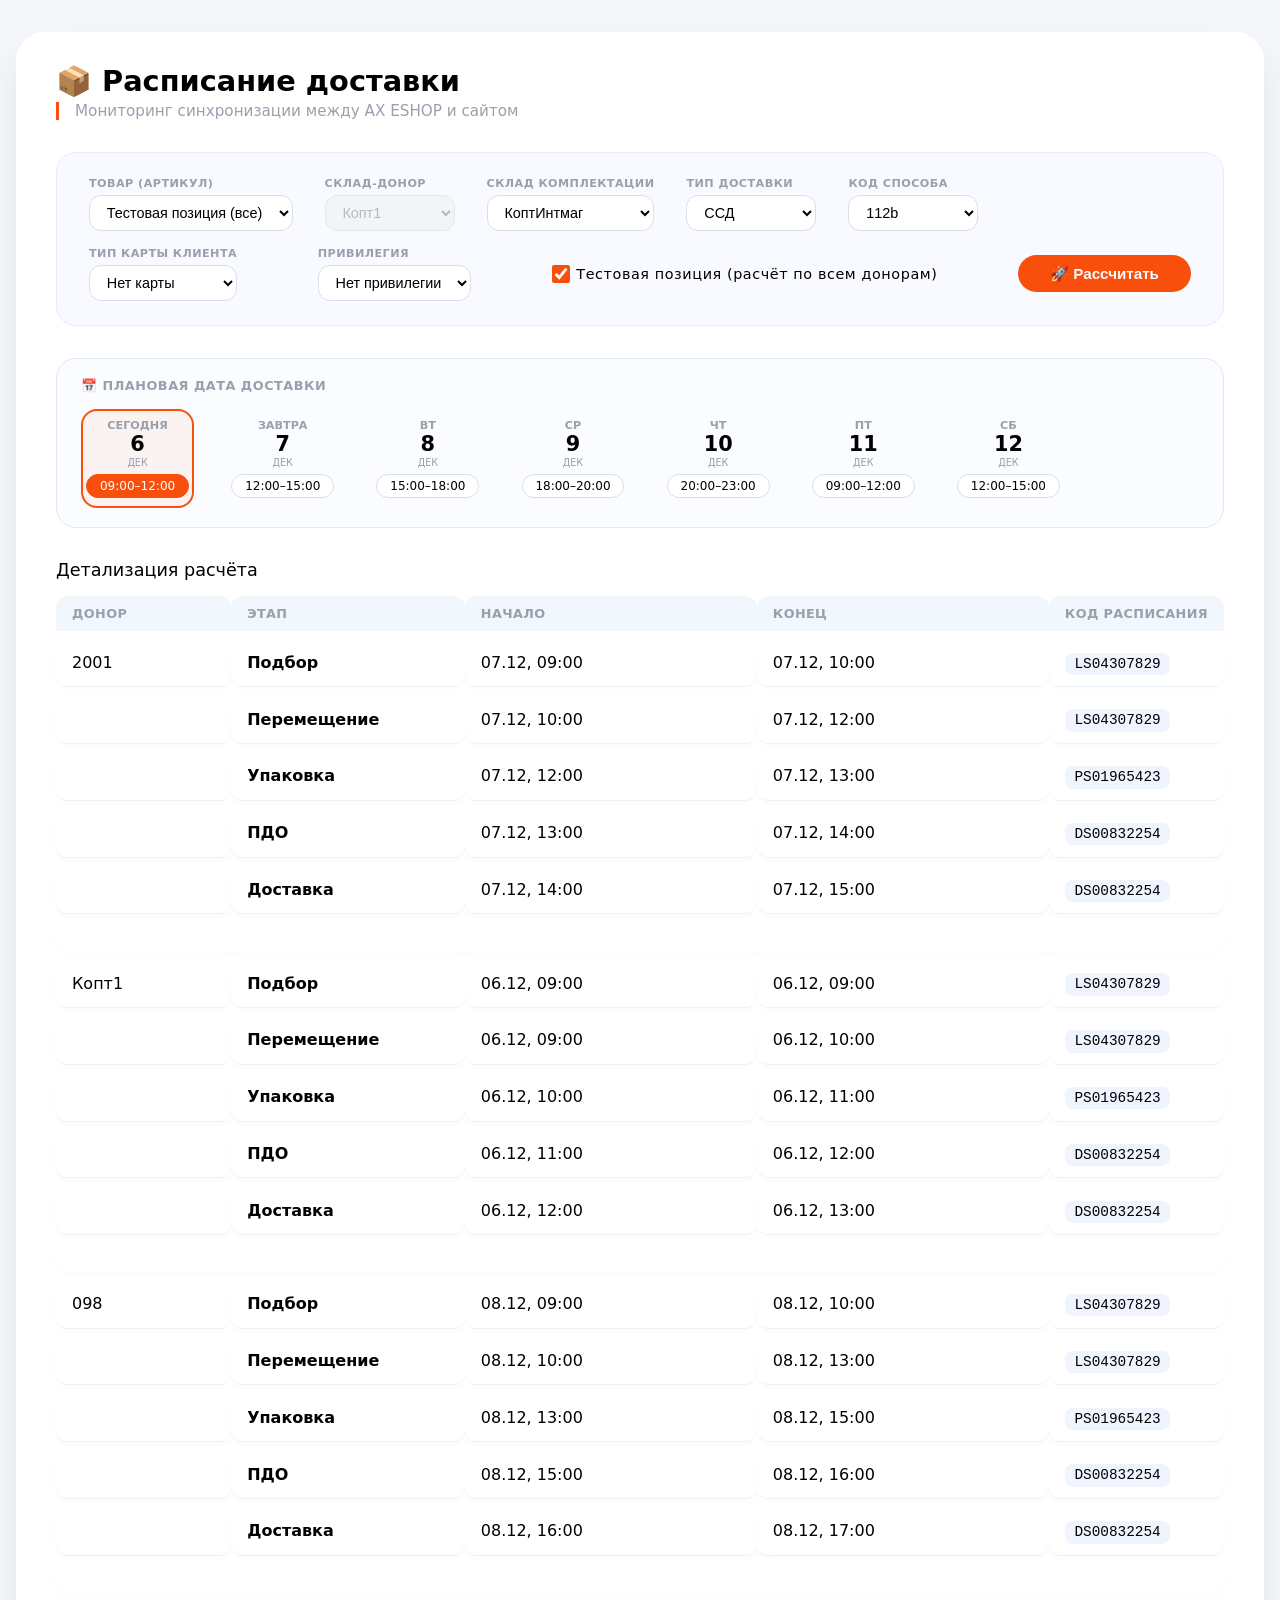
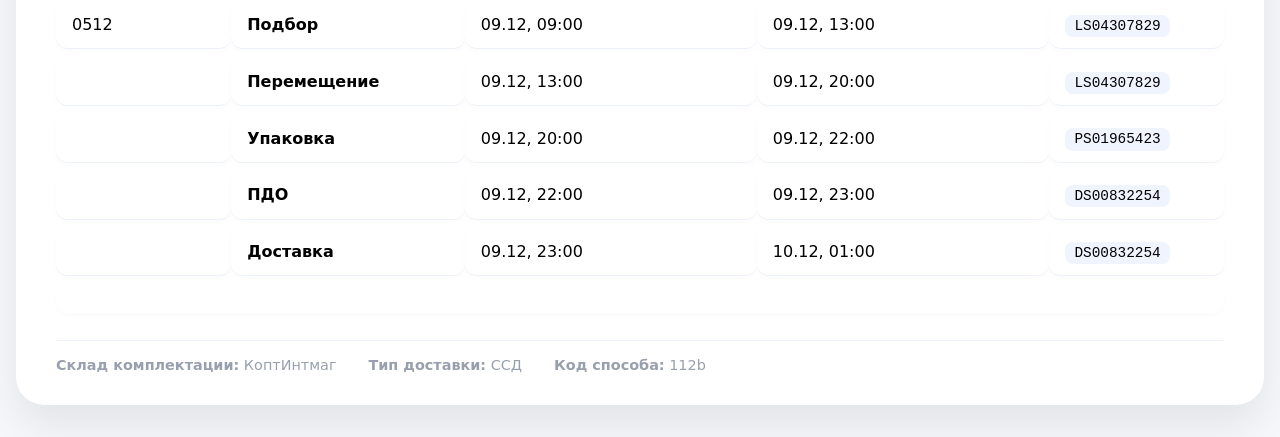
==== index.html @ 636efe4d "Initial commit: дашборд расписания доставки" ====
<!DOCTYPE html>
<html lang="ru">

<head>
    <meta charset="UTF-8">
    <meta name="viewport" content="width=device-width, initial-scale=1.0">
    <title>Дашборд расписания доставки</title>
    <link rel="stylesheet" href="css/styles.css">
</head>

<body>
    <div class="container">
        <h1>📦 Расписание доставки</h1>
        <div class="subtitle">Мониторинг синхронизации между AX ESHOP и сайтом</div>

        <!-- Панель фильтров -->
        <div class="filters" id="filterPanel">
            <div class="filters-row">
                <div class="filter-group">
                    <label for="product">Товар (артикул)</label>
                    <select id="product">
                        <option value="TEST-001">Тестовая позиция (все)</option>
                        <option value="SKU-1001">Сумка SKU-1001</option>
                        <option value="SKU-2002">Кроссовки SKU-2002</option>
                        <option value="SKU-3003">Платье SKU-3003</option>
                    </select>
                </div>

                <div class="filter-group">
                    <label for="donor">Склад-донор</label>
                    <select id="donor">
                        <option value="Копт1">Копт1</option>
                        <option value="2001">2001</option>
                        <option value="098">098</option>
                        <option value="0512">0512</option>
                        <option value="ALL">Все доноры</option>
                    </select>
                </div>

                <div class="filter-group">
                    <label for="destination">Склад комплектации</label>
                    <select id="destination">
                        <option value="КоптИнтмаг">КоптИнтмаг</option>
                        <option value="ИнтМаг">ИнтМаг</option>
                        <option value="ДИнтМаг">ДИнтМаг</option>
                    </select>
                </div>

                <div class="filter-group">
                    <label for="deliveryType">Тип доставки</label>
                    <select id="deliveryType">
                        <option value="ССД">ССД</option>
                        <option value="ПВЗ">ПВЗ</option>
                    </select>
                </div>

                <div class="filter-group">
                    <label for="deliveryCode">Код способа</label>
                    <select id="deliveryCode">
                        <!-- заполняется динамически -->
                    </select>
                </div>
            </div>

            <div class="filters-row">
                <div class="filter-group">
                    <label for="cardType">Тип карты клиента</label>
                    <select id="cardType">
                        <option value="White">Нет карты</option>
                        <option value="White">White</option>
                        <option value="Orange">Orange</option>
                        <option value="Black">Black</option>
                    </select>
                </div>

                <div class="filter-group">
                    <label for="privilege">Привилегия</label>
                    <select id="privilege">
                        <option value="VIP_online">Нет привилегии</option>
                        <option value="VIP_online">VIP_online</option>
                        <option value="Orange+">Orange+</option>
                        <option value="Black">Black</option>
                        <option value="VIP_Outlet">VIP_Outlet</option>
                        <option value="CC_Private">CC Private</option>
                        <option value="Online_private">Online_private</option>
                        <option value="PVZ_Select">PVZ Select</option>
                    </select>
                </div>

                <div class="filter-group checkbox-group">
                    <input type="checkbox" id="testMode" checked>
                    <label for="testMode">Тестовая позиция (расчёт по всем донорам)</label>
                </div>

                <button class="btn-calculate" id="calcBtn">🚀 Рассчитать</button>
            </div>
        </div>

        <!-- Результат -->
        <div class="result-area">
            <div id="resultPlaceholder" class="result-placeholder">
                <span>📊</span>
                <p>Выберите параметры и нажмите «Рассчитать»</p>
            </div>

            <div id="resultCard" class="result-card">
                <!-- ПДД: горизонтальный календарь -->
                <div class="pdd-block" id="pddBlock">
                    <div class="pdd-label">📅 Плановая дата доставки</div>
                    <div class="pdd-calendar" id="pddCalendar">
                        <!-- заполняется скриптом -->
                    </div>
                </div>

                <!-- Детализация -->
                <h3 style="font-weight: 500; font-size: 1.1rem; margin-bottom: 0.5rem; color: #000;">Детализация расчёта
                </h3>
                <table class="stages-table" id="stagesTable">
                    <thead>
                        <tr>
                            <th style="width: 15%;">Донор</th>
                            <th style="width: 20%;">Этап</th>
                            <th style="width: 25%;">Начало</th>
                            <th style="width: 25%;">Конец</th>
                            <th style="width: 15%;">Код расписания</th>
                        </tr>
                    </thead>
                    <tbody id="stagesBody"></tbody>
                </table>

                <div class="info-row">
                    <div><strong>Склад комплектации:</strong> <span id="selectedDestination">—</span></div>
                    <div><strong>Тип доставки:</strong> <span id="selectedDeliveryType">—</span></div>
                    <div><strong>Код способа:</strong> <span id="selectedDeliveryCode">—</span></div>
                </div>
            </div>
        </div>
    </div>

    <!-- Скрипты: порядок важен! -->
    <script src="js/config.js"></script>
    <script src="js/utils.js"></script>
    <script src="js/calculator.js"></script>
    <script src="js/render.js"></script>
    <script src="js/filters.js"></script>
    <script src="js/app.js"></script>
</body>

</html>
---- css/styles.css ----
/* ============================================================
   Dashboard — Стили
   ============================================================ */

/* ---------- Reset / Base ---------- */
* {
    box-sizing: border-box;
    margin: 0;
    padding: 0;
}

body {
    font-family: 'Segoe UI', Roboto, system-ui, sans-serif;
    background: #f5f7fb;
    display: flex;
    justify-content: center;
    padding: 2rem 1rem;
}

.container {
    max-width: 1400px;
    width: 100%;
    background: white;
    border-radius: 28px;
    box-shadow: 0 20px 40px rgba(0, 0, 0, 0.08);
    padding: 2rem 2.5rem;
}

h1 {
    font-weight: 600;
    font-size: 1.8rem;
    color: #000;
    display: flex;
    align-items: center;
    gap: 10px;
    margin-bottom: 0.25rem;
}

.subtitle {
    color: #99a0ad;
    font-size: 0.95rem;
    margin-bottom: 2rem;
    border-left: 3px solid #f94f0d;
    padding-left: 1rem;
}

/* ---------- Панель фильтров ---------- */
.filters {
    background: #f8faff;
    border-radius: 20px;
    border: 1px solid #e9edf4;
    padding: 1.5rem 2rem;
    margin-bottom: 2rem;
    display: flex;
    flex-direction: column;
    gap: 1rem;
}

.filters-row {
    display: flex;
    flex-wrap: wrap;
    align-items: flex-end;
    gap: 1.2rem 2rem;
}

.filters-row:last-child {
    align-items: center;
    justify-content: space-between;
}

.filter-group {
    display: flex;
    flex-direction: column;
    gap: 0.3rem;
    flex: 0 1 auto;
    min-width: 130px;
}

.filter-group label {
    font-size: 0.7rem;
    font-weight: 600;
    text-transform: uppercase;
    letter-spacing: 0.04em;
    color: #99a0ad;
}

.filter-group select,
.filter-group input[type="text"],
.filter-group input[type="number"] {
    padding: 0.5rem 0.8rem;
    border: 1px solid #d9e0e9;
    border-radius: 12px;
    background: white;
    font-size: 0.9rem;
    color: #000;
    transition: 0.2s;
    width: 100%;
    min-width: 130px;
}

.filter-group select:focus,
.filter-group input:focus {
    border-color: #f94f0d;
    outline: none;
    box-shadow: 0 0 0 3px rgba(249, 79, 13, 0.15);
}

.filter-group select:disabled {
    background: #f0f2f5;
    color: #99a0ad;
    cursor: not-allowed;
}

.filter-group.checkbox-group {
    flex-direction: row;
    align-items: center;
    gap: 0.4rem;
    min-width: auto;
}

.filter-group.checkbox-group label {
    text-transform: none;
    font-weight: 500;
    color: #000;
    font-size: 0.9rem;
    white-space: nowrap;
}

.filter-group.checkbox-group input[type="checkbox"] {
    width: 18px;
    height: 18px;
    accent-color: #f94f0d;
    cursor: pointer;
    flex-shrink: 0;
    margin: 0;
}

.btn-calculate {
    background: #f94f0d;
    color: white;
    border: none;
    padding: 0.6rem 2rem;
    border-radius: 40px;
    font-weight: 600;
    font-size: 0.95rem;
    cursor: pointer;
    transition: 0.2s;
    white-space: nowrap;
}

.btn-calculate:hover {
    background: #d93e0a;
    transform: scale(1.02);
}

/* ---------- Результат ---------- */
.result-area {
    margin-top: 0.5rem;
}

.result-placeholder {
    display: flex;
    flex-direction: column;
    align-items: center;
    justify-content: center;
    padding: 3rem 1rem;
    background: #fafcff;
    border-radius: 24px;
    border: 1px dashed #d0d9e6;
    color: #99a0ad;
    font-size: 1.1rem;
}

.result-placeholder span {
    font-size: 2.5rem;
    margin-bottom: 0.5rem;
}

.result-card {
    display: none;
    animation: fadeIn 0.3s ease;
}

@keyframes fadeIn {
    from {
        opacity: 0;
        transform: translateY(10px);
    }
    to {
        opacity: 1;
        transform: translateY(0);
    }
}

/* ---------- Блок ПДД (горизонтальный календарь) ---------- */
.pdd-block {
    background: #fafcff;
    border: 1px solid #e2e8f0;
    border-radius: 20px;
    padding: 1.2rem 1.5rem;
    margin-bottom: 2rem;
}

.pdd-block .pdd-label {
    font-size: 0.8rem;
    font-weight: 600;
    text-transform: uppercase;
    letter-spacing: 0.04em;
    color: #99a0ad;
    margin-bottom: 1rem;
}

.pdd-calendar {
    display: flex;
    flex-wrap: wrap;
    gap: 1.5rem 2rem;
}

.pdd-day {
    display: flex;
    flex-direction: column;
    align-items: center;
    min-width: 70px;
    padding: 0.5rem 0.2rem;
    border-radius: 16px;
    border: 2px solid transparent;
    transition: 0.2s;
    cursor: pointer;
}

.pdd-day.selected {
    border-color: #f94f0d;
    background: rgba(249, 79, 13, 0.05);
}

.pdd-day .day-week {
    font-size: 0.7rem;
    font-weight: 600;
    color: #99a0ad;
    text-transform: uppercase;
}

.pdd-day .day-number {
    font-size: 1.3rem;
    font-weight: 700;
    color: #000;
    line-height: 1.2;
}

.pdd-day .day-month {
    font-size: 0.6rem;
    color: #99a0ad;
    text-transform: uppercase;
}

.pdd-day .day-slot {
    margin-top: 0.4rem;
    padding: 0.25rem 0.8rem;
    border-radius: 30px;
    border: 1px solid #d9e0e9;
    background: white;
    font-size: 0.75rem;
    color: #000;
    cursor: pointer;
    transition: 0.2s;
    width: fit-content;
}

.pdd-day .day-slot.selected {
    border-color: #f94f0d;
    background: #f94f0d;
    color: white;
}

/* ---------- Детализация (таблица с донорами) ---------- */
.stages-table {
    width: 100%;
    border-collapse: separate;
    border-spacing: 0 0.5rem;
    margin-top: 0.5rem;
}

.stages-table th {
    text-align: left;
    padding: 0.6rem 1rem;
    background: #f2f6fd;
    font-weight: 600;
    font-size: 0.8rem;
    text-transform: uppercase;
    letter-spacing: 0.03em;
    color: #99a0ad;
    border-radius: 12px 12px 0 0;
}

.stages-table td {
    background: white;
    padding: 0.9rem 1rem;
    border-bottom: 1px solid #edf2f9;
    border-radius: 12px;
    box-shadow: 0 2px 6px rgba(0, 0, 0, 0.02);
}

.stages-table tr:last-child td {
    border-bottom: none;
}

.stage-name {
    font-weight: 600;
    color: #000;
}

.stage-dates {
    color: #000;
}

.stage-code {
    font-family: monospace;
    font-size: 0.9rem;
    background: #f0f4fe;
    padding: 0.2rem 0.6rem;
    border-radius: 8px;
    color: #000;
}

.info-row {
    margin-top: 1.2rem;
    font-size: 0.9rem;
    color: #99a0ad;
    border-top: 1px solid #edf2f9;
    padding-top: 1rem;
    display: flex;
    gap: 2rem;
    flex-wrap: wrap;
}

/* ---------- Адаптивность ---------- */
@media (max-width: 900px) {
    .filters-row {
        gap: 1rem;
    }

    .filter-group {
        min-width: 100px;
    }
}

@media (max-width: 700px) {
    .container {
        padding: 1rem;
    }

    .filters-row {
        flex-direction: column;
        align-items: stretch;
    }

    .filters-row:last-child {
        align-items: stretch;
    }

    .filter-group {
        min-width: auto;
    }

    .btn-calculate {
        width: 100%;
        text-align: center;
    }

    .pdd-calendar {
        gap: 0.5rem;
    }

    .pdd-day {
        min-width: 55px;
        padding: 0.3rem;
    }

    .pdd-day .day-number {
        font-size: 1rem;
    }

    .stages-table th,
    .stages-table td {
        padding: 0.6rem;
    }
}
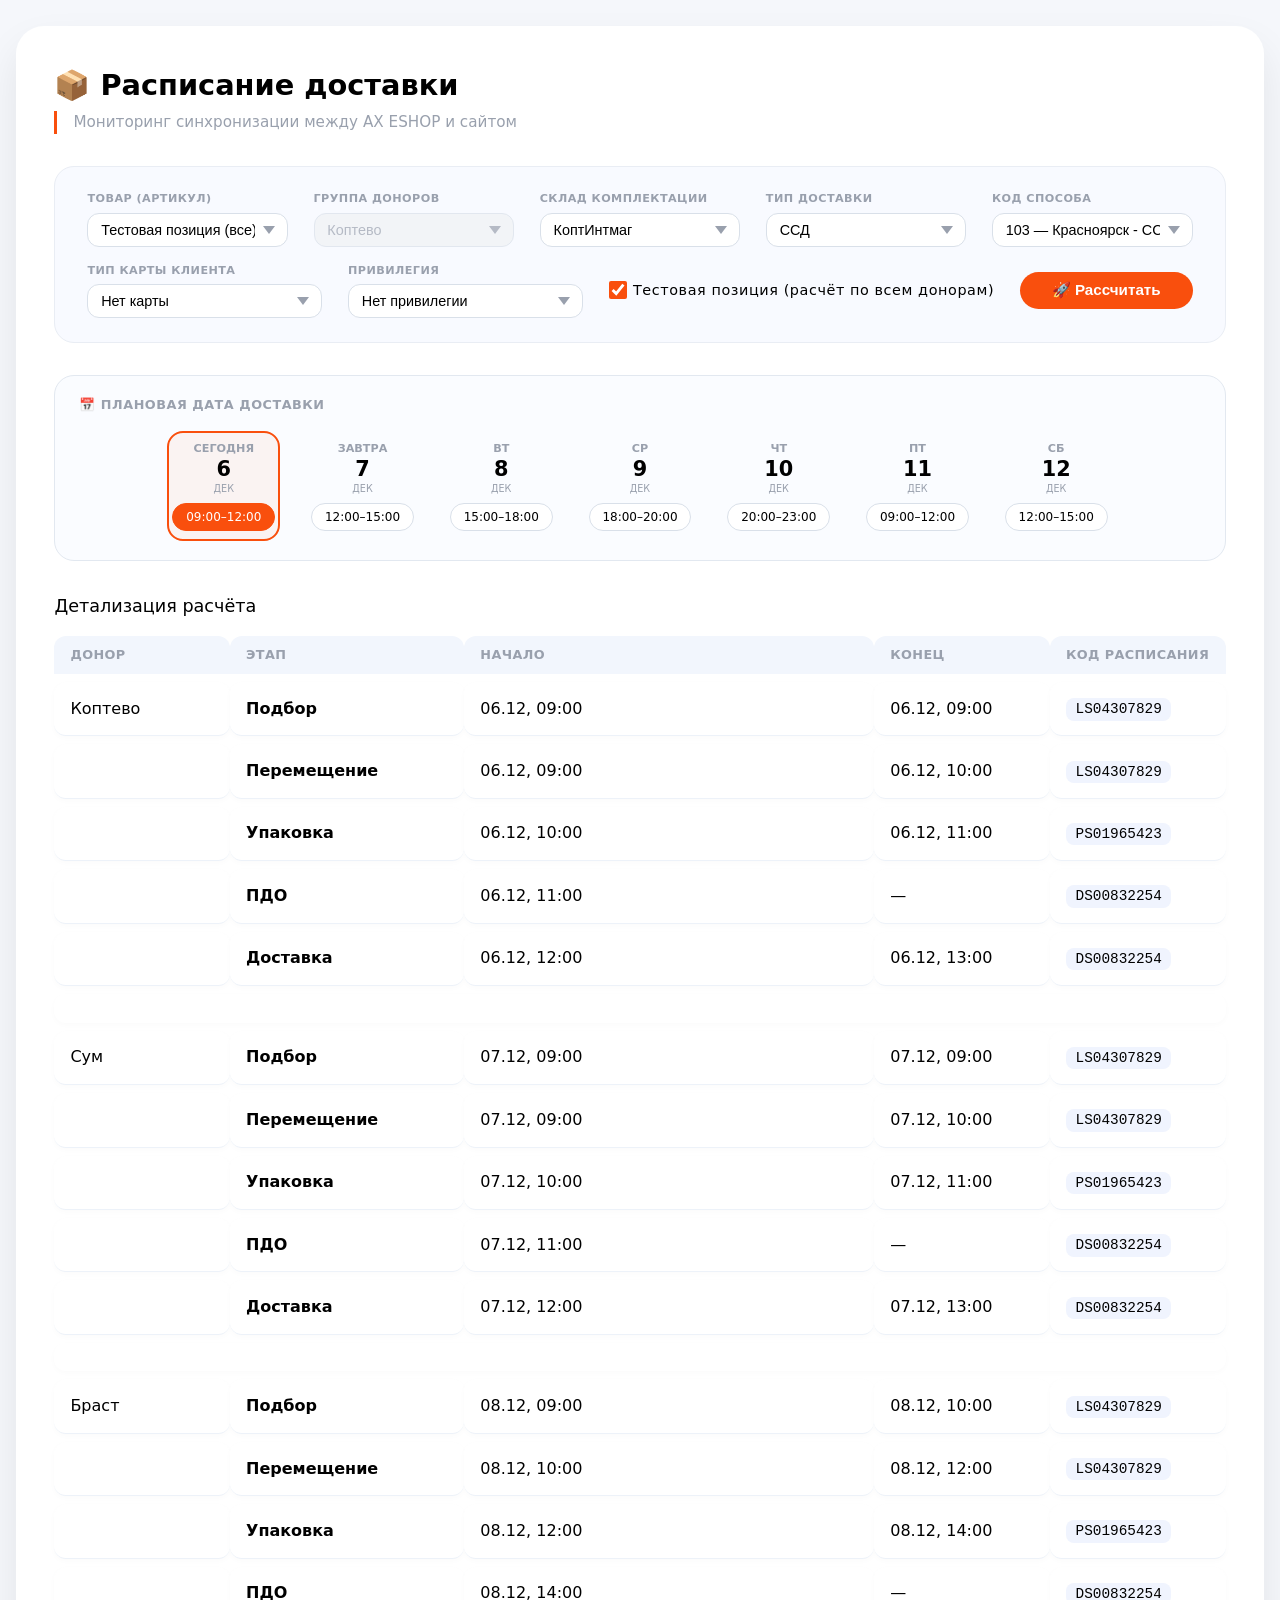
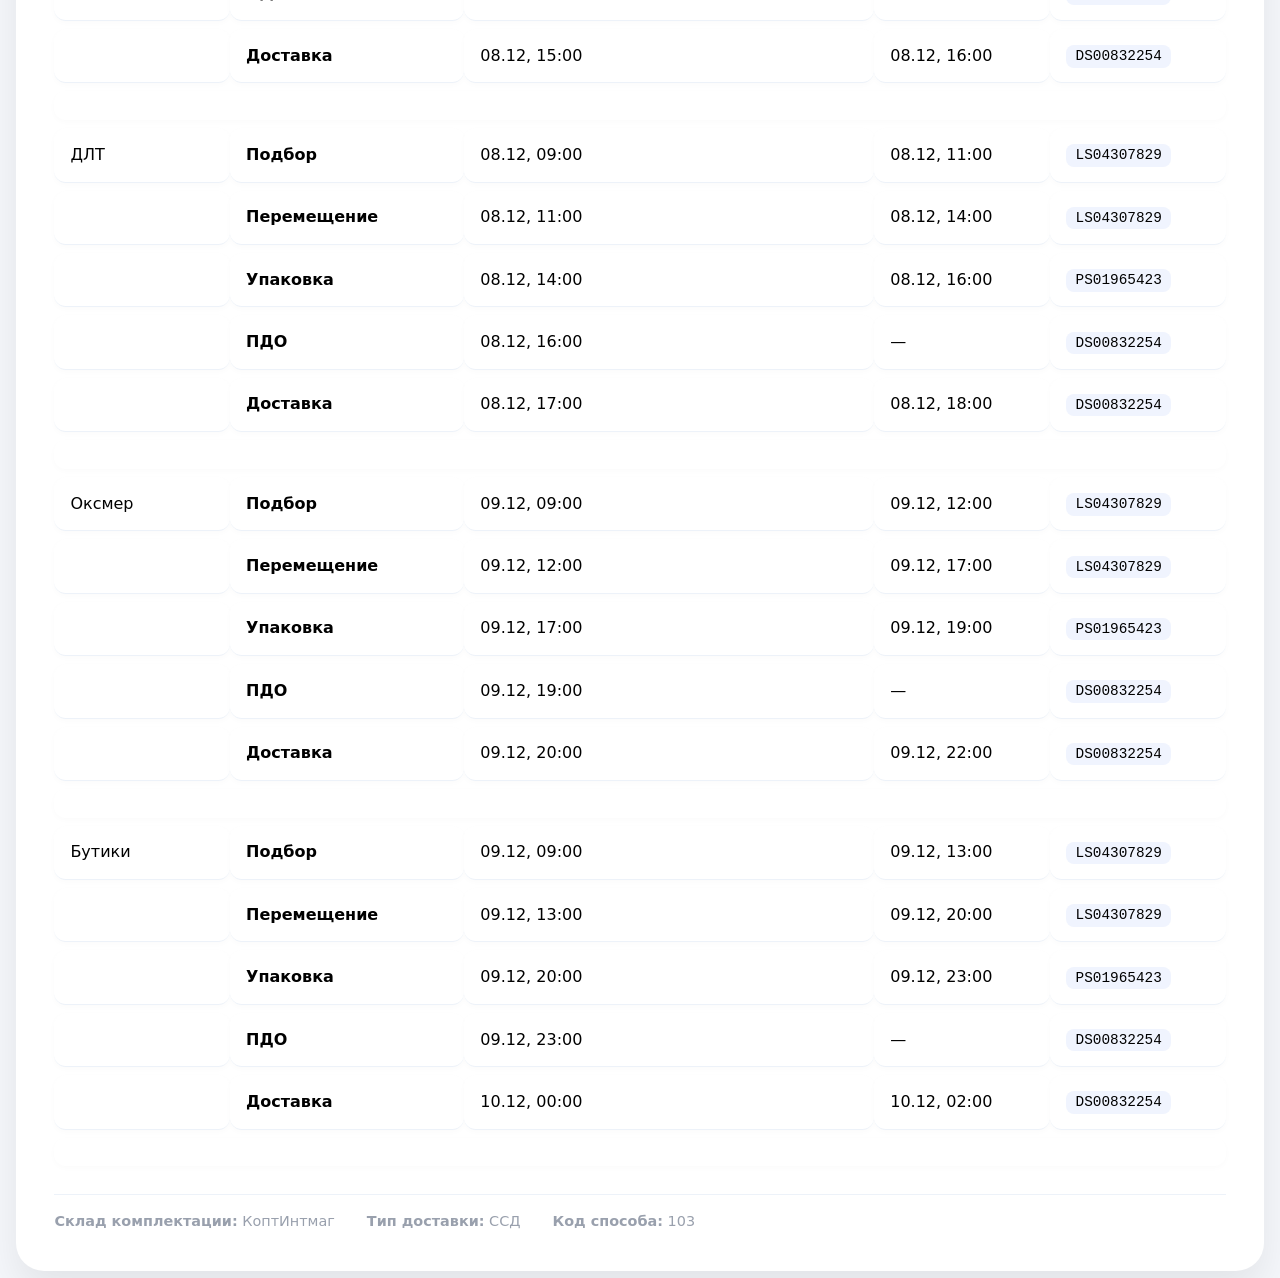
==== commit 78a3bb9a: "Update donors, delivery codes, PDO end column" ====
--- a/index.html
+++ b/index.html
@@ -27,12 +27,14 @@
                 </div>
 
                 <div class="filter-group">
-                    <label for="donor">Склад-донор</label>
+                    <label for="donor">Группа доноров</label>
                     <select id="donor">
-                        <option value="Копт1">Копт1</option>
-                        <option value="2001">2001</option>
-                        <option value="098">098</option>
-                        <option value="0512">0512</option>
+                        <option value="Коптево">Коптево</option>
+                        <option value="Сум">Сум</option>
+                        <option value="Браст">Браст</option>
+                        <option value="ДЛТ">ДЛТ</option>
+                        <option value="Оксмер">Оксмер</option>
+                        <option value="Бутики">Бутики</option>
                         <option value="ALL">Все доноры</option>
                     </select>
                 </div>
@@ -96,6 +98,15 @@
             </div>
         </div>
 
+        <!-- Лоадер -->
+        <div class="loader" id="loader">
+            <div class="loader-spinner"></div>
+            <div class="loader-text">Выполняется расчёт...</div>
+        </div>
+
+        <!-- Сообщение об ошибке -->
+        <div class="error-message" id="errorMessage"></div>
+
         <!-- Результат -->
         <div class="result-area">
             <div id="resultPlaceholder" class="result-placeholder">
@@ -120,8 +131,8 @@
                         <tr>
                             <th style="width: 15%;">Донор</th>
                             <th style="width: 20%;">Этап</th>
-                            <th style="width: 25%;">Начало</th>
-                            <th style="width: 25%;">Конец</th>
+                            <th style="width: 35%;">Начало</th>
+                            <th style="width: 15%;">Конец</th>
                             <th style="width: 15%;">Код расписания</th>
                         </tr>
                     </thead>
@@ -141,6 +152,8 @@
     <script src="js/config.js"></script>
     <script src="js/utils.js"></script>
     <script src="js/calculator.js"></script>
+    <script src="js/models.js"></script>
+    <script src="js/api.js"></script>
     <script src="js/render.js"></script>
     <script src="js/filters.js"></script>
     <script src="js/app.js"></script>
--- a/css/styles.css
+++ b/css/styles.css
@@ -1,66 +1,105 @@
 /* ============================================================
-   Dashboard — Стили
+   Dashboard — Стили (адаптивные)
    ============================================================ */
 
+/* ---------- CSS Custom Properties ---------- */
+:root {
+    --color-primary: #f94f0d;
+    --color-primary-hover: #d93e0a;
+    --color-bg: #f5f7fb;
+    --color-white: #ffffff;
+    --color-text: #000000;
+    --color-text-muted: #99a0ad;
+    --color-border: #d9e0e9;
+    --color-border-light: #e9edf4;
+    --color-table-header: #f2f6fd;
+    --color-table-row: #ffffff;
+    --color-table-border: #edf2f9;
+    --color-error-bg: #fff5f5;
+    --color-error-border: #fecaca;
+    --color-error-text: #dc2626;
+    --radius-sm: 12px;
+    --radius-md: 20px;
+    --radius-lg: 28px;
+    --radius-full: 40px;
+    --shadow-card: 0 20px 40px rgba(0, 0, 0, 0.08);
+    --shadow-row: 0 2px 6px rgba(0, 0, 0, 0.02);
+    --font-family: 'Segoe UI', Roboto, system-ui, -apple-system, sans-serif;
+    --container-padding: clamp(0.75rem, 3vw, 2.5rem);
+    --container-max: 1400px;
+}
+
 /* ---------- Reset / Base ---------- */
-* {
+*,
+*::before,
+*::after {
     box-sizing: border-box;
     margin: 0;
     padding: 0;
 }
 
+html {
+    -webkit-text-size-adjust: 100%;
+    -webkit-tap-highlight-color: transparent;
+}
+
 body {
-    font-family: 'Segoe UI', Roboto, system-ui, sans-serif;
-    background: #f5f7fb;
+    font-family: var(--font-family);
+    background: var(--color-bg);
     display: flex;
     justify-content: center;
-    padding: 2rem 1rem;
+    padding: clamp(0.75rem, 2vw, 2rem) clamp(0.5rem, 1.5vw, 1rem);
+    min-height: 100vh;
+    color: var(--color-text);
+    line-height: 1.5;
 }
 
 .container {
-    max-width: 1400px;
+    max-width: var(--container-max);
     width: 100%;
-    background: white;
-    border-radius: 28px;
-    box-shadow: 0 20px 40px rgba(0, 0, 0, 0.08);
-    padding: 2rem 2.5rem;
-}
-
+    background: var(--color-white);
+    border-radius: var(--radius-lg);
+    box-shadow: var(--shadow-card);
+    padding: var(--container-padding);
+}
+
+/* ---------- Header ---------- */
 h1 {
     font-weight: 600;
-    font-size: 1.8rem;
-    color: #000;
+    font-size: clamp(1.3rem, 3vw, 1.8rem);
+    color: var(--color-text);
     display: flex;
     align-items: center;
-    gap: 10px;
+    gap: clamp(0.3rem, 1vw, 0.625rem);
     margin-bottom: 0.25rem;
+    flex-wrap: wrap;
 }
 
 .subtitle {
-    color: #99a0ad;
-    font-size: 0.95rem;
-    margin-bottom: 2rem;
-    border-left: 3px solid #f94f0d;
-    padding-left: 1rem;
+    color: var(--color-text-muted);
+    font-size: clamp(0.8rem, 1.5vw, 0.95rem);
+    margin-bottom: clamp(1rem, 3vw, 2rem);
+    border-left: 3px solid var(--color-primary);
+    padding-left: clamp(0.5rem, 1.5vw, 1rem);
 }
 
 /* ---------- Панель фильтров ---------- */
 .filters {
     background: #f8faff;
-    border-radius: 20px;
-    border: 1px solid #e9edf4;
-    padding: 1.5rem 2rem;
-    margin-bottom: 2rem;
+    border-radius: var(--radius-md);
+    border: 1px solid var(--color-border-light);
+    padding: clamp(1rem, 2.5vw, 1.5rem) clamp(1rem, 3vw, 2rem);
+    margin-bottom: clamp(1rem, 3vw, 2rem);
     display: flex;
     flex-direction: column;
-    gap: 1rem;
+    gap: clamp(0.5rem, 1.5vw, 1rem);
 }
 
 .filters-row {
     display: flex;
     flex-wrap: wrap;
     align-items: flex-end;
-    gap: 1.2rem 2rem;
+    gap: clamp(0.5rem, 1.5vw, 1.2rem) clamp(0.75rem, 2vw, 2rem);
 }
 
 .filters-row:last-child {
@@ -72,8 +111,8 @@
     display: flex;
     flex-direction: column;
     gap: 0.3rem;
-    flex: 0 1 auto;
-    min-width: 130px;
+    flex: 1 1 130px;
+    min-width: clamp(90px, 15vw, 130px);
 }
 
 .filter-group label {
@@ -81,33 +120,42 @@
     font-weight: 600;
     text-transform: uppercase;
     letter-spacing: 0.04em;
-    color: #99a0ad;
+    color: var(--color-text-muted);
 }
 
 .filter-group select,
 .filter-group input[type="text"],
 .filter-group input[type="number"] {
     padding: 0.5rem 0.8rem;
-    border: 1px solid #d9e0e9;
-    border-radius: 12px;
-    background: white;
-    font-size: 0.9rem;
-    color: #000;
-    transition: 0.2s;
+    border: 1px solid var(--color-border);
+    border-radius: var(--radius-sm);
+    background: var(--color-white);
+    font-size: clamp(0.8rem, 1.5vw, 0.9rem);
+    color: var(--color-text);
+    transition: border-color 0.2s, box-shadow 0.2s;
     width: 100%;
-    min-width: 130px;
+    min-width: 0;
+    -webkit-appearance: none;
+    appearance: none;
+}
+
+.filter-group select {
+    background-image: url("data:image/svg+xml,%3Csvg xmlns='http://www.w3.org/2000/svg' width='12' height='8' viewBox='0 0 12 8'%3E%3Cpath fill='%2399a0ad' d='M6 8L0 0h12z'/%3E%3C/svg%3E");
+    background-repeat: no-repeat;
+    background-position: right 0.75rem center;
+    padding-right: 2rem;
 }
 
 .filter-group select:focus,
 .filter-group input:focus {
-    border-color: #f94f0d;
+    border-color: var(--color-primary);
     outline: none;
     box-shadow: 0 0 0 3px rgba(249, 79, 13, 0.15);
 }
 
 .filter-group select:disabled {
-    background: #f0f2f5;
-    color: #99a0ad;
+    background-color: #f0f2f5;
+    color: var(--color-text-muted);
     cursor: not-allowed;
 }
 
@@ -115,42 +163,48 @@
     flex-direction: row;
     align-items: center;
     gap: 0.4rem;
+    flex: 0 0 auto;
     min-width: auto;
 }
 
 .filter-group.checkbox-group label {
     text-transform: none;
     font-weight: 500;
-    color: #000;
-    font-size: 0.9rem;
+    color: var(--color-text);
+    font-size: clamp(0.8rem, 1.5vw, 0.9rem);
     white-space: nowrap;
 }
 
 .filter-group.checkbox-group input[type="checkbox"] {
-    width: 18px;
-    height: 18px;
-    accent-color: #f94f0d;
+    width: clamp(16px, 2.5vw, 18px);
+    height: clamp(16px, 2.5vw, 18px);
+    accent-color: var(--color-primary);
     cursor: pointer;
     flex-shrink: 0;
     margin: 0;
 }
 
 .btn-calculate {
-    background: #f94f0d;
-    color: white;
+    background: var(--color-primary);
+    color: var(--color-white);
     border: none;
-    padding: 0.6rem 2rem;
-    border-radius: 40px;
+    padding: 0.6rem clamp(1.5rem, 4vw, 2rem);
+    border-radius: var(--radius-full);
     font-weight: 600;
-    font-size: 0.95rem;
+    font-size: clamp(0.85rem, 1.5vw, 0.95rem);
     cursor: pointer;
-    transition: 0.2s;
+    transition: background 0.2s, transform 0.2s;
     white-space: nowrap;
+    flex-shrink: 0;
 }
 
 .btn-calculate:hover {
-    background: #d93e0a;
+    background: var(--color-primary-hover);
     transform: scale(1.02);
+}
+
+.btn-calculate:active {
+    transform: scale(0.98);
 }
 
 /* ---------- Результат ---------- */
@@ -163,16 +217,17 @@
     flex-direction: column;
     align-items: center;
     justify-content: center;
-    padding: 3rem 1rem;
+    padding: clamp(2rem, 6vw, 3rem) 1rem;
     background: #fafcff;
     border-radius: 24px;
     border: 1px dashed #d0d9e6;
-    color: #99a0ad;
-    font-size: 1.1rem;
+    color: var(--color-text-muted);
+    font-size: clamp(0.95rem, 1.5vw, 1.1rem);
+    text-align: center;
 }
 
 .result-placeholder span {
-    font-size: 2.5rem;
+    font-size: clamp(2rem, 5vw, 2.5rem);
     margin-bottom: 0.5rem;
 }
 
@@ -196,9 +251,9 @@
 .pdd-block {
     background: #fafcff;
     border: 1px solid #e2e8f0;
-    border-radius: 20px;
-    padding: 1.2rem 1.5rem;
-    margin-bottom: 2rem;
+    border-radius: var(--radius-md);
+    padding: clamp(0.75rem, 2vw, 1.2rem) clamp(0.75rem, 2vw, 1.5rem);
+    margin-bottom: clamp(1rem, 3vw, 2rem);
 }
 
 .pdd-block .pdd-label {
@@ -206,70 +261,73 @@
     font-weight: 600;
     text-transform: uppercase;
     letter-spacing: 0.04em;
-    color: #99a0ad;
-    margin-bottom: 1rem;
+    color: var(--color-text-muted);
+    margin-bottom: clamp(0.5rem, 1.5vw, 1rem);
 }
 
 .pdd-calendar {
     display: flex;
     flex-wrap: wrap;
-    gap: 1.5rem 2rem;
+    gap: clamp(0.3rem, 1.5vw, 1.5rem) clamp(0.3rem, 2vw, 2rem);
+    justify-content: center;
 }
 
 .pdd-day {
     display: flex;
     flex-direction: column;
     align-items: center;
-    min-width: 70px;
-    padding: 0.5rem 0.2rem;
+    min-width: clamp(50px, 10vw, 70px);
+    padding: clamp(0.25rem, 0.8vw, 0.5rem) clamp(0.1rem, 0.5vw, 0.2rem);
     border-radius: 16px;
     border: 2px solid transparent;
-    transition: 0.2s;
+    transition: border-color 0.2s, background 0.2s;
     cursor: pointer;
+    flex: 0 1 auto;
 }
 
 .pdd-day.selected {
-    border-color: #f94f0d;
+    border-color: var(--color-primary);
     background: rgba(249, 79, 13, 0.05);
 }
 
 .pdd-day .day-week {
-    font-size: 0.7rem;
+    font-size: clamp(0.6rem, 1.2vw, 0.7rem);
     font-weight: 600;
-    color: #99a0ad;
+    color: var(--color-text-muted);
     text-transform: uppercase;
 }
 
 .pdd-day .day-number {
-    font-size: 1.3rem;
+    font-size: clamp(1rem, 2.5vw, 1.3rem);
     font-weight: 700;
-    color: #000;
+    color: var(--color-text);
     line-height: 1.2;
 }
 
 .pdd-day .day-month {
-    font-size: 0.6rem;
-    color: #99a0ad;
+    font-size: clamp(0.5rem, 1vw, 0.6rem);
+    color: var(--color-text-muted);
     text-transform: uppercase;
 }
 
 .pdd-day .day-slot {
     margin-top: 0.4rem;
-    padding: 0.25rem 0.8rem;
+    padding: 0.25rem clamp(0.4rem, 1vw, 0.8rem);
     border-radius: 30px;
-    border: 1px solid #d9e0e9;
-    background: white;
-    font-size: 0.75rem;
-    color: #000;
+    border: 1px solid var(--color-border);
+    background: var(--color-white);
+    font-size: clamp(0.65rem, 1.2vw, 0.75rem);
+    color: var(--color-text);
     cursor: pointer;
-    transition: 0.2s;
+    transition: background 0.2s, color 0.2s, border-color 0.2s;
     width: fit-content;
+    white-space: nowrap;
 }
 
 .pdd-day .day-slot.selected {
-    border-color: #f94f0d;
-    background: #f94f0d;
-    color: white;
+    border-color: var(--color-primary);
+    background: var(--color-primary);
+    color: var(--color-white);
 }
 
 /* ---------- Детализация (таблица с донорами) ---------- */
@@ -283,21 +341,22 @@
 .stages-table th {
     text-align: left;
     padding: 0.6rem 1rem;
-    background: #f2f6fd;
+    background: var(--color-table-header);
     font-weight: 600;
     font-size: 0.8rem;
     text-transform: uppercase;
     letter-spacing: 0.03em;
-    color: #99a0ad;
-    border-radius: 12px 12px 0 0;
+    color: var(--color-text-muted);
+    border-radius: var(--radius-sm) var(--radius-sm) 0 0;
 }
 
 .stages-table td {
-    background: white;
+    background: var(--color-table-row);
     padding: 0.9rem 1rem;
-    border-bottom: 1px solid #edf2f9;
-    border-radius: 12px;
-    box-shadow: 0 2px 6px rgba(0, 0, 0, 0.02);
+    border-bottom: 1px solid var(--color-table-border);
+    border-radius: var(--radius-sm);
+    box-shadow: var(--shadow-row);
+    vertical-align: middle;
 }
 
 .stages-table tr:last-child td {
@@ -306,52 +365,204 @@
 
 .stage-name {
     font-weight: 600;
-    color: #000;
+    color: var(--color-text);
 }
 
 .stage-dates {
-    color: #000;
+    color: var(--color-text);
+    white-space: nowrap;
 }
 
 .stage-code {
-    font-family: monospace;
-    font-size: 0.9rem;
+    font-family: 'Cascadia Code', 'Fira Code', 'Consolas', monospace;
+    font-size: clamp(0.8rem, 1.2vw, 0.9rem);
     background: #f0f4fe;
     padding: 0.2rem 0.6rem;
     border-radius: 8px;
-    color: #000;
+    color: var(--color-text);
+    white-space: nowrap;
 }
 
 .info-row {
     margin-top: 1.2rem;
-    font-size: 0.9rem;
-    color: #99a0ad;
-    border-top: 1px solid #edf2f9;
+    font-size: clamp(0.8rem, 1.2vw, 0.9rem);
+    color: var(--color-text-muted);
+    border-top: 1px solid var(--color-table-border);
     padding-top: 1rem;
     display: flex;
-    gap: 2rem;
+    gap: clamp(0.75rem, 3vw, 2rem);
     flex-wrap: wrap;
 }
 
-/* ---------- Адаптивность ---------- */
+/* ---------- Лоадер ---------- */
+.loader {
+    display: none;
+    flex-direction: column;
+    align-items: center;
+    justify-content: center;
+    padding: clamp(1.5rem, 4vw, 2rem) 1rem;
+    gap: 1rem;
+}
+
+.loader-spinner {
+    width: clamp(30px, 5vw, 40px);
+    height: clamp(30px, 5vw, 40px);
+    border: 4px solid var(--color-border-light);
+    border-top-color: var(--color-primary);
+    border-radius: 50%;
+    animation: spin 0.8s linear infinite;
+}
+
+@keyframes spin {
+    to {
+        transform: rotate(360deg);
+    }
+}
+
+.loader-text {
+    color: var(--color-text-muted);
+    font-size: clamp(0.85rem, 1.5vw, 0.95rem);
+}
+
+/* ---------- Сообщение об ошибке ---------- */
+.error-message {
+    display: none;
+    padding: clamp(0.75rem, 2vw, 1rem) clamp(1rem, 2.5vw, 1.5rem);
+    background: var(--color-error-bg);
+    border: 1px solid var(--color-error-border);
+    border-radius: 16px;
+    color: var(--color-error-text);
+    font-size: clamp(0.85rem, 1.5vw, 0.95rem);
+    margin-bottom: 1rem;
+    text-align: center;
+}
+
+/* ============================================================
+   АДАПТИВНОСТЬ
+   ============================================================ */
+
+/* ---------- Планшеты (до 900px) ---------- */
 @media (max-width: 900px) {
     .filters-row {
-        gap: 1rem;
+        gap: 0.75rem;
     }
 
     .filter-group {
+        flex: 1 1 100px;
         min-width: 100px;
     }
-}
-
-@media (max-width: 700px) {
+
+    .pdd-calendar {
+        gap: 0.75rem;
+    }
+}
+
+/* ---------- Планшеты узкие / Телефоны горизонтально (до 768px) ---------- */
+@media (max-width: 768px) {
+    .filters-row {
+        gap: 0.5rem;
+    }
+
+    .filter-group {
+        flex: 1 1 calc(50% - 0.5rem);
+        min-width: 80px;
+    }
+
+    .filter-group.checkbox-group {
+        flex: 1 1 100%;
+    }
+
+    .pdd-day {
+        min-width: 45px;
+    }
+
+    .pdd-day .day-slot {
+        font-size: 0.6rem;
+        padding: 0.2rem 0.4rem;
+    }
+
+    /* Таблица превращается в карточки */
+    .stages-table thead {
+        display: none;
+    }
+
+    .stages-table,
+    .stages-table tbody,
+    .stages-table tr,
+    .stages-table td {
+        display: block;
+    }
+
+    .stages-table tr {
+        margin-bottom: 0.75rem;
+        background: var(--color-table-row);
+        border-radius: var(--radius-sm);
+        box-shadow: var(--shadow-row);
+        border: 1px solid var(--color-table-border);
+        padding: 0.5rem;
+    }
+
+    .stages-table td {
+        padding: 0.4rem 0.6rem;
+        border-bottom: none;
+        border-radius: 0;
+        box-shadow: none;
+        display: flex;
+        justify-content: space-between;
+        align-items: center;
+        gap: 0.5rem;
+    }
+
+    .stages-table td::before {
+        content: attr(data-label);
+        font-weight: 600;
+        font-size: 0.75rem;
+        text-transform: uppercase;
+        letter-spacing: 0.03em;
+        color: var(--color-text-muted);
+        flex-shrink: 0;
+    }
+
+    .stages-table td:last-child {
+        border-bottom: none;
+    }
+
+    .stages-table tr[style*="height"] {
+        display: none;
+    }
+
+    .stage-dates {
+        white-space: normal;
+        text-align: right;
+    }
+}
+
+/* ---------- Телефоны (до 480px) ---------- */
+@media (max-width: 480px) {
+    body {
+        padding: 0;
+    }
+
     .container {
-        padding: 1rem;
+        border-radius: 0;
+        box-shadow: none;
+        padding: 0.75rem;
+        min-height: 100vh;
+    }
+
+    h1 {
+        font-size: 1.2rem;
+    }
+
+    .filters {
+        padding: 0.75rem;
+        border-radius: var(--radius-sm);
     }
 
     .filters-row {
         flex-direction: column;
         align-items: stretch;
+        gap: 0.5rem;
     }
 
     .filters-row:last-child {
@@ -359,29 +570,122 @@
     }
 
     .filter-group {
+        flex: 1 1 100%;
         min-width: auto;
     }
 
     .btn-calculate {
         width: 100%;
         text-align: center;
+        padding: 0.75rem 1rem;
     }
 
     .pdd-calendar {
+        gap: 0.3rem;
+    }
+
+    .pdd-day {
+        min-width: 40px;
+        padding: 0.2rem 0.1rem;
+    }
+
+    .pdd-day .day-number {
+        font-size: 0.9rem;
+    }
+
+    .pdd-day .day-slot {
+        font-size: 0.55rem;
+        padding: 0.15rem 0.3rem;
+        margin-top: 0.2rem;
+    }
+
+    .stages-table td {
+        padding: 0.3rem 0.5rem;
+        font-size: 0.85rem;
+    }
+
+    .stage-code {
+        font-size: 0.75rem;
+        padding: 0.15rem 0.4rem;
+    }
+
+    .info-row {
+        flex-direction: column;
         gap: 0.5rem;
     }
 
+    .result-placeholder {
+        padding: 1.5rem 0.5rem;
+    }
+}
+
+/* ---------- Очень маленькие телефоны (до 360px) ---------- */
+@media (max-width: 360px) {
     .pdd-day {
-        min-width: 55px;
-        padding: 0.3rem;
+        min-width: 35px;
     }
 
     .pdd-day .day-number {
-        font-size: 1rem;
-    }
-
-    .stages-table th,
-    .stages-table td {
-        padding: 0.6rem;
+        font-size: 0.8rem;
+    }
+
+    .pdd-day .day-week {
+        font-size: 0.5rem;
+    }
+
+    .pdd-day .day-month {
+        font-size: 0.45rem;
+    }
+
+    .pdd-day .day-slot {
+        font-size: 0.5rem;
+        padding: 0.1rem 0.25rem;
+    }
+}
+
+/* ---------- Тёмная тема (по желанию) ---------- */
+@media (prefers-color-scheme: dark) {
+    :root {
+        --color-bg: #1a1a2e;
+        --color-white: #16213e;
+        --color-text: #e0e0e0;
+        --color-text-muted: #8892b0;
+        --color-border: #2a3a5c;
+        --color-border-light: #1e2d4a;
+        --color-table-header: #1a2744;
+        --color-table-row: #16213e;
+        --color-table-border: #1e2d4a;
+        --color-error-bg: #2d1b1b;
+        --color-error-border: #5c2a2a;
+        --color-error-text: #f87171;
+        --shadow-card: 0 20px 40px rgba(0, 0, 0, 0.3);
+        --shadow-row: 0 2px 6px rgba(0, 0, 0, 0.2);
+    }
+
+    .filters {
+        background: #1a2744;
+    }
+
+    .pdd-block {
+        background: #1a2744;
+        border-color: #1e2d4a;
+    }
+
+    .result-placeholder {
+        background: #1a2744;
+        border-color: #2a3a5c;
+    }
+
+    .stage-code {
+        background: #1e2d4a;
+        color: #e0e0e0;
+    }
+
+    .filter-group select:disabled {
+        background-color: #1a1a2e;
+    }
+
+    .pdd-day.selected {
+        background: rgba(249, 79, 13, 0.15);
     }
 }
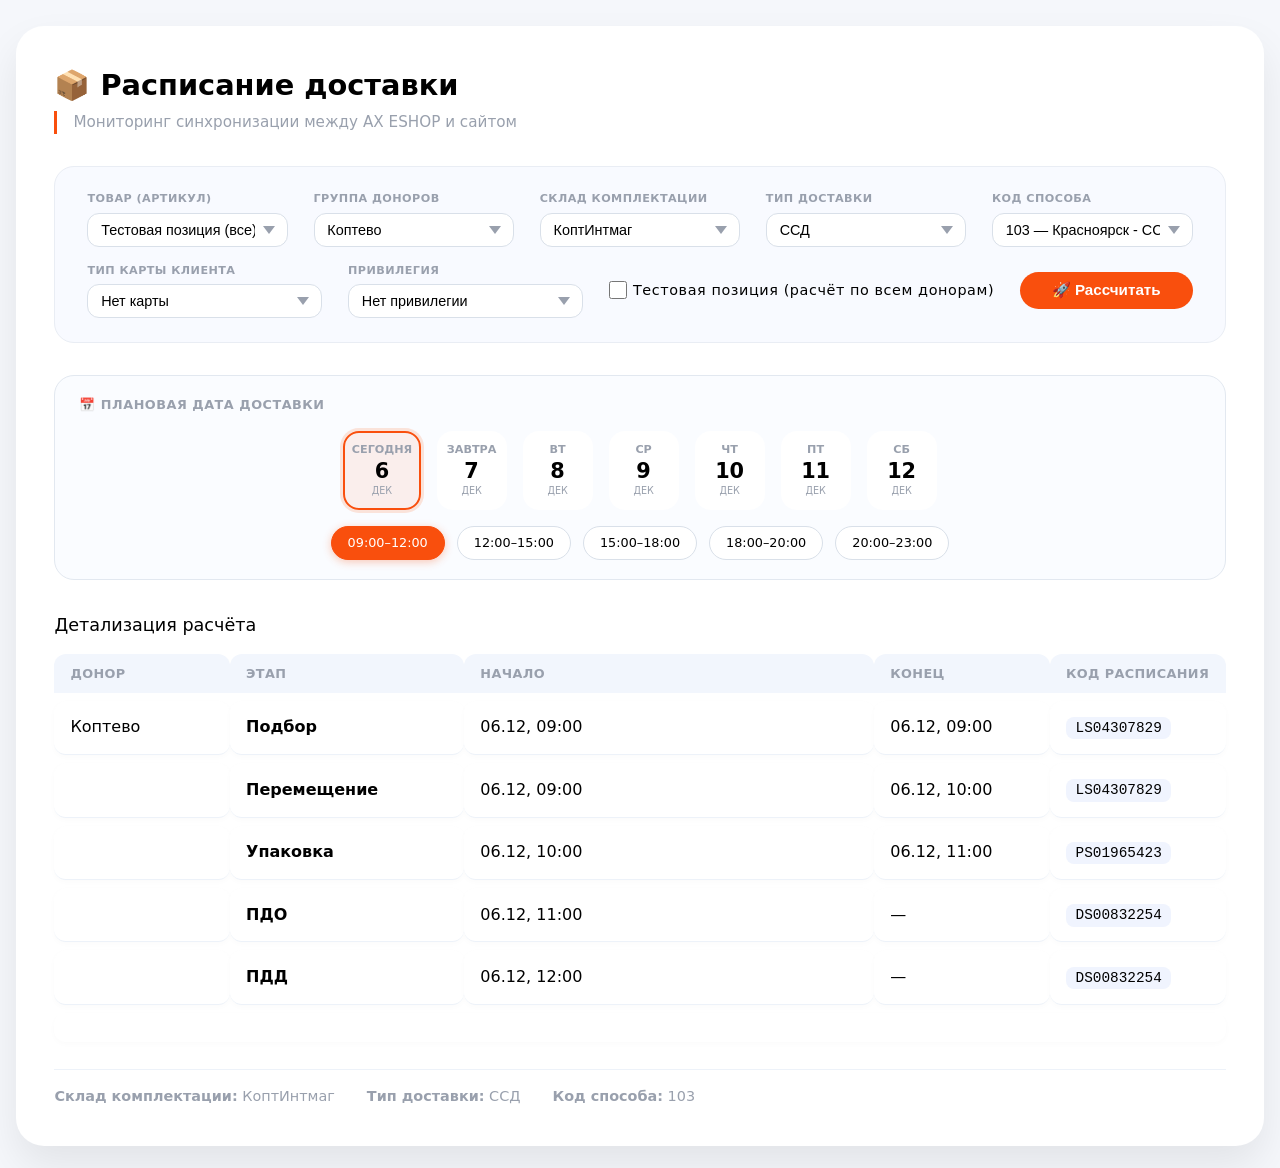
==== commit 9a0fa814: "Remove default checked from test mode checkbox" ====
--- a/index.html
+++ b/index.html
@@ -90,7 +90,7 @@
                 </div>
 
                 <div class="filter-group checkbox-group">
-                    <input type="checkbox" id="testMode" checked>
+                    <input type="checkbox" id="testMode">
                     <label for="testMode">Тестовая позиция (расчёт по всем донорам)</label>
                 </div>
 
--- a/css/styles.css
+++ b/css/styles.css
@@ -267,8 +267,15 @@
 
 .pdd-calendar {
     display: flex;
+    flex-direction: column;
+    gap: 1rem;
+}
+
+/* ---------- Строка с датами ---------- */
+.pdd-dates-row {
+    display: flex;
     flex-wrap: wrap;
-    gap: clamp(0.3rem, 1.5vw, 1.5rem) clamp(0.3rem, 2vw, 2rem);
+    gap: clamp(0.3rem, 1.5vw, 1rem);
     justify-content: center;
 }
 
@@ -277,17 +284,24 @@
     flex-direction: column;
     align-items: center;
     min-width: clamp(50px, 10vw, 70px);
-    padding: clamp(0.25rem, 0.8vw, 0.5rem) clamp(0.1rem, 0.5vw, 0.2rem);
+    padding: clamp(0.4rem, 0.8vw, 0.6rem) clamp(0.3rem, 0.5vw, 0.5rem);
     border-radius: 16px;
     border: 2px solid transparent;
-    transition: border-color 0.2s, background 0.2s;
+    transition: border-color 0.2s, background 0.2s, box-shadow 0.2s;
     cursor: pointer;
     flex: 0 1 auto;
+    background: var(--color-white);
+}
+
+.pdd-day:hover {
+    border-color: var(--color-border);
+    background: #f8faff;
 }
 
 .pdd-day.selected {
     border-color: var(--color-primary);
-    background: rgba(249, 79, 13, 0.05);
+    background: rgba(249, 79, 13, 0.08);
+    box-shadow: 0 0 0 3px rgba(249, 79, 13, 0.15);
 }
 
 .pdd-day .day-week {
@@ -310,24 +324,37 @@
     text-transform: uppercase;
 }
 
-.pdd-day .day-slot {
-    margin-top: 0.4rem;
-    padding: 0.25rem clamp(0.4rem, 1vw, 0.8rem);
+/* ---------- Строка с интервалами ---------- */
+.pdd-slots-row {
+    display: flex;
+    flex-wrap: wrap;
+    gap: clamp(0.3rem, 1vw, 0.75rem);
+    justify-content: center;
+}
+
+.pdd-slot {
+    padding: 0.4rem clamp(0.6rem, 1.5vw, 1rem);
     border-radius: 30px;
-    border: 1px solid var(--color-border);
+    border: 1.5px solid var(--color-border);
     background: var(--color-white);
-    font-size: clamp(0.65rem, 1.2vw, 0.75rem);
+    font-size: clamp(0.7rem, 1.2vw, 0.8rem);
     color: var(--color-text);
     cursor: pointer;
-    transition: background 0.2s, color 0.2s, border-color 0.2s;
-    width: fit-content;
+    transition: background 0.2s, color 0.2s, border-color 0.2s, box-shadow 0.2s;
     white-space: nowrap;
-}
-
-.pdd-day .day-slot.selected {
+    user-select: none;
+}
+
+.pdd-slot:hover {
+    border-color: var(--color-primary);
+    background: rgba(249, 79, 13, 0.04);
+}
+
+.pdd-slot.selected {
     border-color: var(--color-primary);
     background: var(--color-primary);
     color: var(--color-white);
+    box-shadow: 0 2px 8px rgba(249, 79, 13, 0.3);
 }
 
 /* ---------- Детализация (таблица с донорами) ---------- */
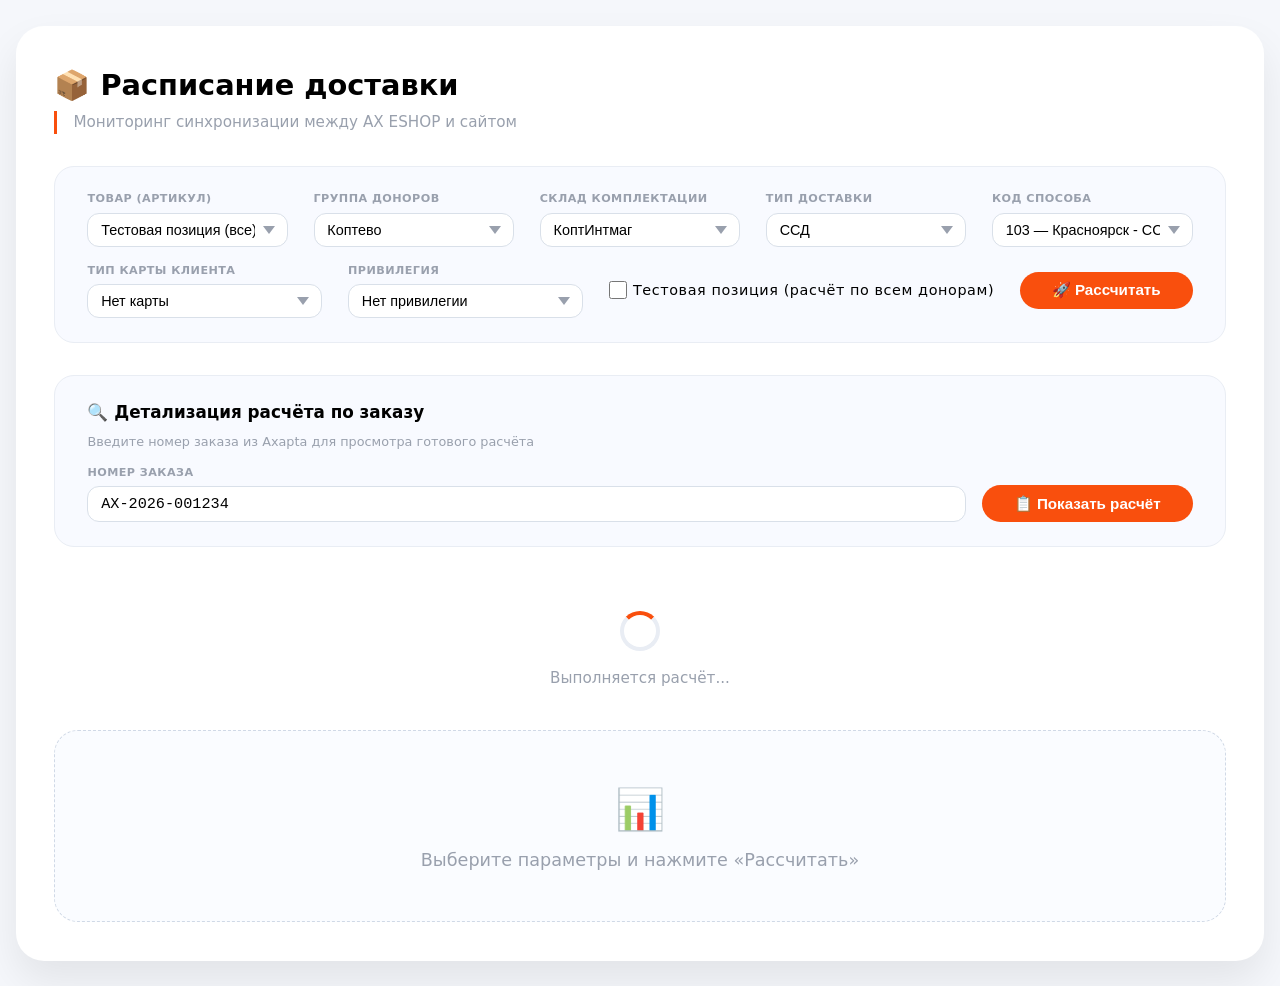
==== commit 318501fd: "feat: add order calculation detail block" ====
--- a/index.html
+++ b/index.html
@@ -98,6 +98,22 @@
             </div>
         </div>
 
+        <!-- Блок поиска по заказу -->
+        <div class="order-search-block">
+            <div class="order-search-header">
+                <span class="order-search-title">🔍 Детализация расчёта по заказу</span>
+                <span class="order-search-hint">Введите номер заказа из Axapta для просмотра готового расчёта</span>
+            </div>
+            <div class="order-search-row">
+                <div class="order-search-input-group">
+                    <label for="orderIdInput">Номер заказа</label>
+                    <input type="text" id="orderIdInput" placeholder="Например: AX-2026-001234" value="AX-2026-001234">
+                </div>
+                <button class="btn-calculate" id="orderCalcBtn">📋 Показать расчёт</button>
+            </div>
+            <div id="orderCalcResult" class="order-calc-result"></div>
+        </div>
+
         <!-- Лоадер -->
         <div class="loader" id="loader">
             <div class="loader-spinner"></div>
--- a/css/styles.css
+++ b/css/styles.css
@@ -207,6 +207,167 @@
     transform: scale(0.98);
 }
 
+/* ---------- Блок поиска по заказу ---------- */
+.order-search-block {
+    background: #f8faff;
+    border-radius: var(--radius-md);
+    border: 1px solid var(--color-border-light);
+    padding: clamp(1rem, 2.5vw, 1.5rem) clamp(1rem, 3vw, 2rem);
+    margin-bottom: clamp(1rem, 3vw, 2rem);
+}
+
+.order-search-header {
+    margin-bottom: 0.75rem;
+}
+
+.order-search-title {
+    font-weight: 600;
+    font-size: clamp(0.95rem, 1.5vw, 1.05rem);
+    color: var(--color-text);
+    display: block;
+    margin-bottom: 0.2rem;
+}
+
+.order-search-hint {
+    font-size: 0.8rem;
+    color: var(--color-text-muted);
+}
+
+.order-search-row {
+    display: flex;
+    flex-wrap: wrap;
+    align-items: flex-end;
+    gap: clamp(0.5rem, 1.5vw, 1rem);
+}
+
+.order-search-input-group {
+    display: flex;
+    flex-direction: column;
+    gap: 0.3rem;
+    flex: 1 1 280px;
+    min-width: 200px;
+}
+
+.order-search-input-group label {
+    font-size: 0.7rem;
+    font-weight: 600;
+    text-transform: uppercase;
+    letter-spacing: 0.04em;
+    color: var(--color-text-muted);
+}
+
+.order-search-input-group input[type="text"] {
+    padding: 0.5rem 0.8rem;
+    border: 1px solid var(--color-border);
+    border-radius: var(--radius-sm);
+    background: var(--color-white);
+    font-size: clamp(0.85rem, 1.5vw, 0.95rem);
+    color: var(--color-text);
+    transition: border-color 0.2s, box-shadow 0.2s;
+    width: 100%;
+    font-family: 'Cascadia Code', 'Fira Code', 'Consolas', monospace;
+}
+
+.order-search-input-group input[type="text"]:focus {
+    border-color: var(--color-primary);
+    outline: none;
+    box-shadow: 0 0 0 3px rgba(249, 79, 13, 0.15);
+}
+
+/* ---------- Результат поиска по заказу ---------- */
+.order-calc-result {
+    display: none;
+    margin-top: 1rem;
+    animation: fadeIn 0.3s ease;
+}
+
+.order-calc-card {
+    background: var(--color-white);
+    border: 1px solid var(--color-border-light);
+    border-radius: var(--radius-sm);
+    padding: clamp(0.75rem, 2vw, 1.25rem);
+}
+
+.order-calc-card.order-calc-error {
+    border-color: var(--color-error-border);
+    background: var(--color-error-bg);
+}
+
+.order-calc-header {
+    display: flex;
+    align-items: center;
+    justify-content: space-between;
+    flex-wrap: wrap;
+    gap: 0.5rem;
+    margin-bottom: 1rem;
+    padding-bottom: 0.75rem;
+    border-bottom: 1px solid var(--color-table-border);
+}
+
+.order-calc-title {
+    font-weight: 600;
+    font-size: 1rem;
+    color: var(--color-text);
+}
+
+.order-calc-badge {
+    font-family: 'Cascadia Code', 'Fira Code', 'Consolas', monospace;
+    font-size: 0.8rem;
+    background: var(--color-primary);
+    color: var(--color-white);
+    padding: 0.25rem 0.75rem;
+    border-radius: 30px;
+    font-weight: 600;
+}
+
+/* ---------- Сетка информации о заказе ---------- */
+.order-info-grid {
+    display: grid;
+    grid-template-columns: repeat(auto-fill, minmax(200px, 1fr));
+    gap: 0.5rem 1rem;
+    margin-bottom: 0.75rem;
+}
+
+.order-info-item {
+    display: flex;
+    flex-direction: column;
+    gap: 0.1rem;
+}
+
+.order-info-label {
+    font-size: 0.65rem;
+    font-weight: 600;
+    text-transform: uppercase;
+    letter-spacing: 0.04em;
+    color: var(--color-text-muted);
+}
+
+.order-info-value {
+    font-size: 0.9rem;
+    color: var(--color-text);
+    font-weight: 500;
+}
+
+/* ---------- Блок с плановой датой доставки в карточке заказа ---------- */
+.order-calc-delivery {
+    background: rgba(249, 79, 13, 0.06);
+    border: 1px solid rgba(249, 79, 13, 0.15);
+    border-radius: var(--radius-sm);
+    padding: 0.6rem 1rem;
+    font-size: 0.95rem;
+    color: var(--color-text);
+    margin-bottom: 0.5rem;
+}
+
+.order-calc-delivery strong {
+    color: var(--color-primary);
+}
+
+/* ---------- Таблица этапов в карточке заказа ---------- */
+.order-stages-table {
+    margin-top: 0.25rem;
+}
+
 /* ---------- Результат ---------- */
 .result-area {
     margin-top: 0.5rem;
@@ -467,6 +628,39 @@
 /* ============================================================
    АДАПТИВНОСТЬ
    ============================================================ */
+
+/* ---------- Адаптивность для блока поиска по заказу ---------- */
+@media (max-width: 768px) {
+    .order-search-row {
+        flex-direction: column;
+        align-items: stretch;
+    }
+
+    .order-search-input-group {
+        flex: 1 1 100%;
+        min-width: auto;
+    }
+
+    .order-info-grid {
+        grid-template-columns: repeat(auto-fill, minmax(150px, 1fr));
+    }
+
+    .order-calc-header {
+        flex-direction: column;
+        align-items: flex-start;
+    }
+}
+
+@media (max-width: 480px) {
+    .order-info-grid {
+        grid-template-columns: 1fr 1fr;
+    }
+
+    .order-calc-badge {
+        font-size: 0.7rem;
+        padding: 0.2rem 0.5rem;
+    }
+}
 
 /* ---------- Планшеты (до 900px) ---------- */
 @media (max-width: 900px) {
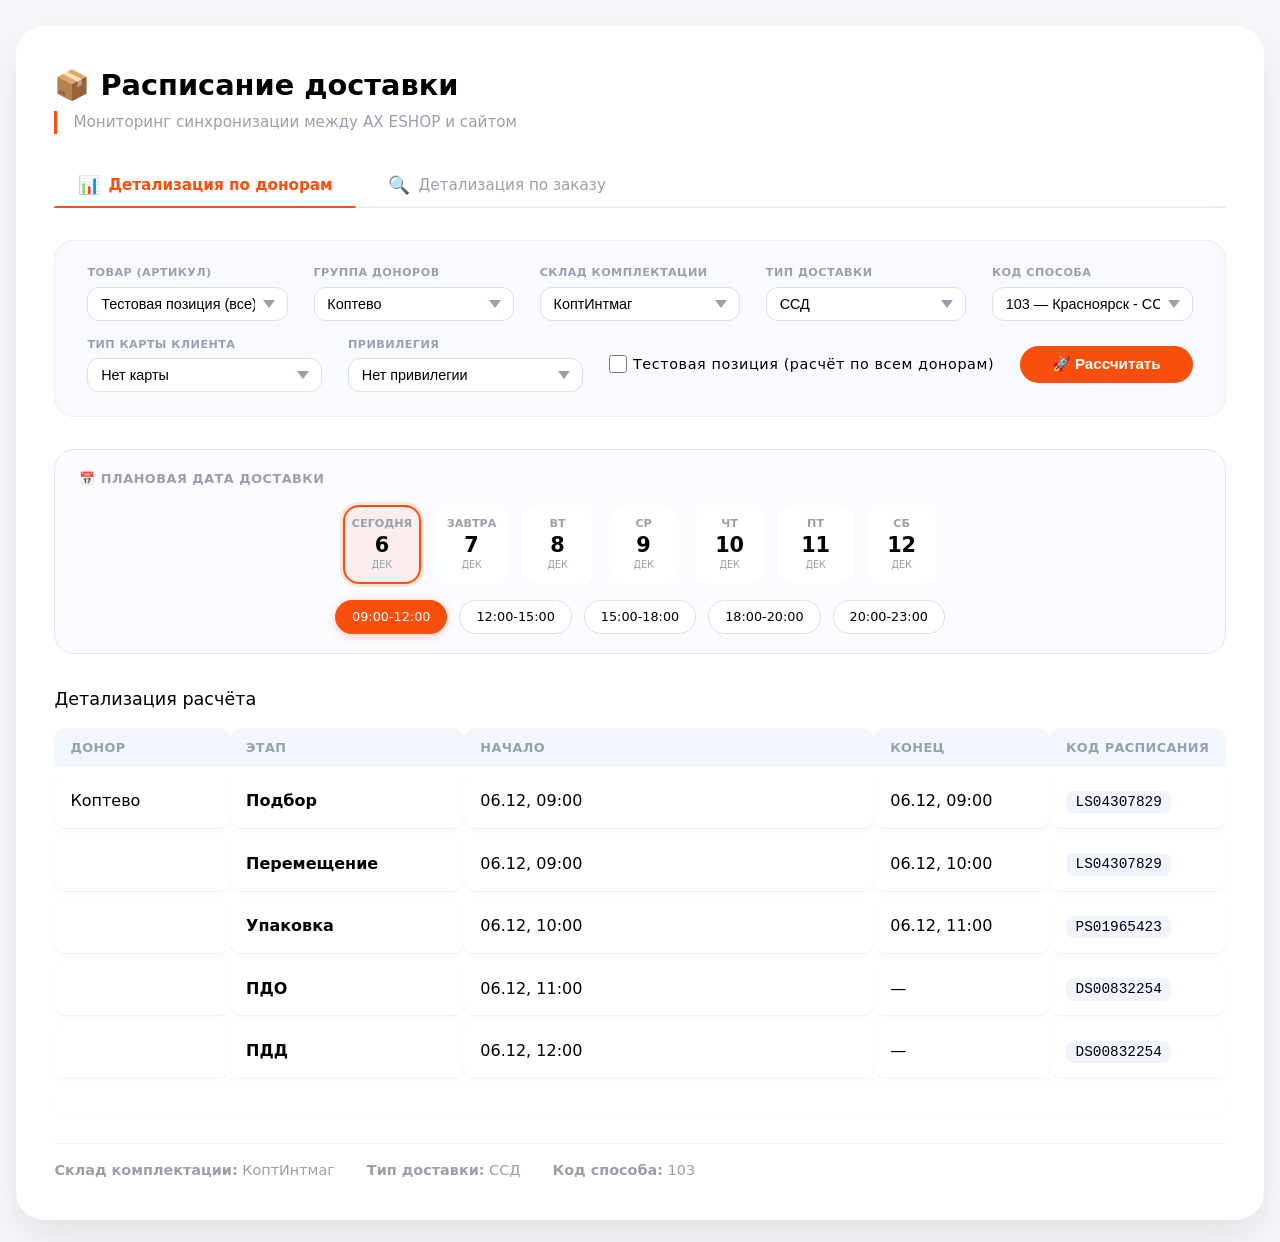
==== commit bff544c6: "feat: add tab navigation to separate donor and order detail views" ====
--- a/index.html
+++ b/index.html
@@ -13,153 +13,170 @@
         <h1>📦 Расписание доставки</h1>
         <div class="subtitle">Мониторинг синхронизации между AX ESHOP и сайтом</div>
 
-        <!-- Панель фильтров -->
-        <div class="filters" id="filterPanel">
-            <div class="filters-row">
-                <div class="filter-group">
-                    <label for="product">Товар (артикул)</label>
-                    <select id="product">
-                        <option value="TEST-001">Тестовая позиция (все)</option>
-                        <option value="SKU-1001">Сумка SKU-1001</option>
-                        <option value="SKU-2002">Кроссовки SKU-2002</option>
-                        <option value="SKU-3003">Платье SKU-3003</option>
-                    </select>
+        <!-- Навигационное меню (табы) -->
+        <div class="tab-nav" id="tabNav">
+            <button class="tab-btn active" data-tab="donors">
+                <span class="tab-icon">📊</span>
+                <span class="tab-label">Детализация по донорам</span>
+            </button>
+            <button class="tab-btn" data-tab="order">
+                <span class="tab-icon">🔍</span>
+                <span class="tab-label">Детализация по заказу</span>
+            </button>
+        </div>
+
+        <!-- Вкладка: Детализация по донорам -->
+        <div class="tab-content active" id="tabDonors">
+            <!-- Панель фильтров -->
+            <div class="filters" id="filterPanel">
+                <div class="filters-row">
+                    <div class="filter-group">
+                        <label for="product">Товар (артикул)</label>
+                        <select id="product">
+                            <option value="TEST-001">Тестовая позиция (все)</option>
+                            <option value="SKU-1001">Сумка SKU-1001</option>
+                            <option value="SKU-2002">Кроссовки SKU-2002</option>
+                            <option value="SKU-3003">Платье SKU-3003</option>
+                        </select>
+                    </div>
+
+                    <div class="filter-group">
+                        <label for="donor">Группа доноров</label>
+                        <select id="donor">
+                            <option value="Коптево">Коптево</option>
+                            <option value="Сум">Сум</option>
+                            <option value="Браст">Браст</option>
+                            <option value="ДЛТ">ДЛТ</option>
+                            <option value="Оксмер">Оксмер</option>
+                            <option value="Бутики">Бутики</option>
+                            <option value="ALL">Все доноры</option>
+                        </select>
+                    </div>
+
+                    <div class="filter-group">
+                        <label for="destination">Склад комплектации</label>
+                        <select id="destination">
+                            <option value="КоптИнтмаг">КоптИнтмаг</option>
+                            <option value="ИнтМаг">ИнтМаг</option>
+                            <option value="ДИнтМаг">ДИнтМаг</option>
+                        </select>
+                    </div>
+
+                    <div class="filter-group">
+                        <label for="deliveryType">Тип доставки</label>
+                        <select id="deliveryType">
+                            <option value="ССД">ССД</option>
+                            <option value="ПВЗ">ПВЗ</option>
+                        </select>
+                    </div>
+
+                    <div class="filter-group">
+                        <label for="deliveryCode">Код способа</label>
+                        <select id="deliveryCode">
+                            <!-- заполняется динамически -->
+                        </select>
+                    </div>
                 </div>
 
-                <div class="filter-group">
-                    <label for="donor">Группа доноров</label>
-                    <select id="donor">
-                        <option value="Коптево">Коптево</option>
-                        <option value="Сум">Сум</option>
-                        <option value="Браст">Браст</option>
-                        <option value="ДЛТ">ДЛТ</option>
-                        <option value="Оксмер">Оксмер</option>
-                        <option value="Бутики">Бутики</option>
-                        <option value="ALL">Все доноры</option>
-                    </select>
-                </div>
+                <div class="filters-row">
+                    <div class="filter-group">
+                        <label for="cardType">Тип карты клиента</label>
+                        <select id="cardType">
+                            <option value="White">Нет карты</option>
+                            <option value="White">White</option>
+                            <option value="Orange">Orange</option>
+                            <option value="Black">Black</option>
+                        </select>
+                    </div>
 
-                <div class="filter-group">
-                    <label for="destination">Склад комплектации</label>
-                    <select id="destination">
-                        <option value="КоптИнтмаг">КоптИнтмаг</option>
-                        <option value="ИнтМаг">ИнтМаг</option>
-                        <option value="ДИнтМаг">ДИнтМаг</option>
-                    </select>
-                </div>
+                    <div class="filter-group">
+                        <label for="privilege">Привилегия</label>
+                        <select id="privilege">
+                            <option value="VIP_online">Нет привилегии</option>
+                            <option value="VIP_online">VIP_online</option>
+                            <option value="Orange+">Orange+</option>
+                            <option value="Black">Black</option>
+                            <option value="VIP_Outlet">VIP_Outlet</option>
+                            <option value="CC_Private">CC Private</option>
+                            <option value="Online_private">Online_private</option>
+                            <option value="PVZ_Select">PVZ Select</option>
+                        </select>
+                    </div>
 
-                <div class="filter-group">
-                    <label for="deliveryType">Тип доставки</label>
-                    <select id="deliveryType">
-                        <option value="ССД">ССД</option>
-                        <option value="ПВЗ">ПВЗ</option>
-                    </select>
-                </div>
+                    <div class="filter-group checkbox-group">
+                        <input type="checkbox" id="testMode">
+                        <label for="testMode">Тестовая позиция (расчёт по всем донорам)</label>
+                    </div>
 
-                <div class="filter-group">
-                    <label for="deliveryCode">Код способа</label>
-                    <select id="deliveryCode">
-                        <!-- заполняется динамически -->
-                    </select>
+                    <button class="btn-calculate" id="calcBtn">🚀 Рассчитать</button>
                 </div>
             </div>
 
-            <div class="filters-row">
-                <div class="filter-group">
-                    <label for="cardType">Тип карты клиента</label>
-                    <select id="cardType">
-                        <option value="White">Нет карты</option>
-                        <option value="White">White</option>
-                        <option value="Orange">Orange</option>
-                        <option value="Black">Black</option>
-                    </select>
+            <!-- Лоадер (доноры) -->
+            <div class="loader" id="loader">
+                <div class="loader-spinner"></div>
+                <div class="loader-text">Выполняется расчёт...</div>
+            </div>
+
+            <!-- Сообщение об ошибке -->
+            <div class="error-message" id="errorMessage"></div>
+
+            <!-- Результат -->
+            <div class="result-area">
+                <div id="resultPlaceholder" class="result-placeholder">
+                    <span>📊</span>
+                    <p>Выберите параметры и нажмите «Рассчитать»</p>
                 </div>
 
-                <div class="filter-group">
-                    <label for="privilege">Привилегия</label>
-                    <select id="privilege">
-                        <option value="VIP_online">Нет привилегии</option>
-                        <option value="VIP_online">VIP_online</option>
-                        <option value="Orange+">Orange+</option>
-                        <option value="Black">Black</option>
-                        <option value="VIP_Outlet">VIP_Outlet</option>
-                        <option value="CC_Private">CC Private</option>
-                        <option value="Online_private">Online_private</option>
-                        <option value="PVZ_Select">PVZ Select</option>
-                    </select>
+                <div id="resultCard" class="result-card">
+                    <!-- ПДД: горизонтальный календарь -->
+                    <div class="pdd-block" id="pddBlock">
+                        <div class="pdd-label">📅 Плановая дата доставки</div>
+                        <div class="pdd-calendar" id="pddCalendar">
+                            <!-- заполняется скриптом -->
+                        </div>
+                    </div>
+
+                    <!-- Детализация -->
+                    <h3 style="font-weight: 500; font-size: 1.1rem; margin-bottom: 0.5rem; color: #000;">Детализация расчёта
+                    </h3>
+                    <table class="stages-table" id="stagesTable">
+                        <thead>
+                            <tr>
+                                <th style="width: 15%;">Донор</th>
+                                <th style="width: 20%;">Этап</th>
+                                <th style="width: 35%;">Начало</th>
+                                <th style="width: 15%;">Конец</th>
+                                <th style="width: 15%;">Код расписания</th>
+                            </tr>
+                        </thead>
+                        <tbody id="stagesBody"></tbody>
+                    </table>
+
+                    <div class="info-row">
+                        <div><strong>Склад комплектации:</strong> <span id="selectedDestination">—</span></div>
+                        <div><strong>Тип доставки:</strong> <span id="selectedDeliveryType">—</span></div>
+                        <div><strong>Код способа:</strong> <span id="selectedDeliveryCode">—</span></div>
+                    </div>
                 </div>
-
-                <div class="filter-group checkbox-group">
-                    <input type="checkbox" id="testMode">
-                    <label for="testMode">Тестовая позиция (расчёт по всем донорам)</label>
-                </div>
-
-                <button class="btn-calculate" id="calcBtn">🚀 Рассчитать</button>
             </div>
         </div>
 
-        <!-- Блок поиска по заказу -->
-        <div class="order-search-block">
-            <div class="order-search-header">
-                <span class="order-search-title">🔍 Детализация расчёта по заказу</span>
-                <span class="order-search-hint">Введите номер заказа из Axapta для просмотра готового расчёта</span>
-            </div>
-            <div class="order-search-row">
-                <div class="order-search-input-group">
-                    <label for="orderIdInput">Номер заказа</label>
-                    <input type="text" id="orderIdInput" placeholder="Например: AX-2026-001234" value="AX-2026-001234">
+        <!-- Вкладка: Детализация по заказу -->
+        <div class="tab-content" id="tabOrder">
+            <div class="order-search-block">
+                <div class="order-search-header">
+                    <span class="order-search-title">🔍 Детализация расчёта по заказу</span>
+                    <span class="order-search-hint">Введите номер заказа из Axapta для просмотра готового расчёта</span>
                 </div>
-                <button class="btn-calculate" id="orderCalcBtn">📋 Показать расчёт</button>
-            </div>
-            <div id="orderCalcResult" class="order-calc-result"></div>
-        </div>
-
-        <!-- Лоадер -->
-        <div class="loader" id="loader">
-            <div class="loader-spinner"></div>
-            <div class="loader-text">Выполняется расчёт...</div>
-        </div>
-
-        <!-- Сообщение об ошибке -->
-        <div class="error-message" id="errorMessage"></div>
-
-        <!-- Результат -->
-        <div class="result-area">
-            <div id="resultPlaceholder" class="result-placeholder">
-                <span>📊</span>
-                <p>Выберите параметры и нажмите «Рассчитать»</p>
-            </div>
-
-            <div id="resultCard" class="result-card">
-                <!-- ПДД: горизонтальный календарь -->
-                <div class="pdd-block" id="pddBlock">
-                    <div class="pdd-label">📅 Плановая дата доставки</div>
-                    <div class="pdd-calendar" id="pddCalendar">
-                        <!-- заполняется скриптом -->
+                <div class="order-search-row">
+                    <div class="order-search-input-group">
+                        <label for="orderIdInput">Номер заказа</label>
+                        <input type="text" id="orderIdInput" placeholder="Например: AX-2026-001234" value="AX-2026-001234">
                     </div>
+                    <button class="btn-calculate" id="orderCalcBtn">📋 Показать расчёт</button>
                 </div>
-
-                <!-- Детализация -->
-                <h3 style="font-weight: 500; font-size: 1.1rem; margin-bottom: 0.5rem; color: #000;">Детализация расчёта
-                </h3>
-                <table class="stages-table" id="stagesTable">
-                    <thead>
-                        <tr>
-                            <th style="width: 15%;">Донор</th>
-                            <th style="width: 20%;">Этап</th>
-                            <th style="width: 35%;">Начало</th>
-                            <th style="width: 15%;">Конец</th>
-                            <th style="width: 15%;">Код расписания</th>
-                        </tr>
-                    </thead>
-                    <tbody id="stagesBody"></tbody>
-                </table>
-
-                <div class="info-row">
-                    <div><strong>Склад комплектации:</strong> <span id="selectedDestination">—</span></div>
-                    <div><strong>Тип доставки:</strong> <span id="selectedDeliveryType">—</span></div>
-                    <div><strong>Код способа:</strong> <span id="selectedDeliveryCode">—</span></div>
-                </div>
+                <div id="orderCalcResult" class="order-calc-result"></div>
             </div>
         </div>
     </div>
--- a/css/styles.css
+++ b/css/styles.css
@@ -83,6 +83,74 @@
     padding-left: clamp(0.5rem, 1.5vw, 1rem);
 }
 
+/* ---------- Навигационное меню (табы) ---------- */
+.tab-nav {
+    display: flex;
+    gap: 0.5rem;
+    margin-bottom: clamp(1rem, 3vw, 2rem);
+    border-bottom: 2px solid var(--color-border-light);
+    padding-bottom: 0;
+    flex-wrap: wrap;
+}
+
+.tab-btn {
+    display: flex;
+    align-items: center;
+    gap: 0.5rem;
+    padding: 0.7rem 1.5rem;
+    border: none;
+    background: transparent;
+    color: var(--color-text-muted);
+    font-size: clamp(0.85rem, 1.5vw, 0.95rem);
+    font-weight: 500;
+    cursor: pointer;
+    border-radius: var(--radius-sm) var(--radius-sm) 0 0;
+    transition: color 0.2s, background 0.2s, box-shadow 0.2s;
+    position: relative;
+    font-family: var(--font-family);
+    white-space: nowrap;
+}
+
+.tab-btn:hover {
+    color: var(--color-text);
+    background: rgba(249, 79, 13, 0.04);
+}
+
+.tab-btn.active {
+    color: var(--color-primary);
+    font-weight: 600;
+}
+
+.tab-btn.active::after {
+    content: '';
+    position: absolute;
+    bottom: -2px;
+    left: 0;
+    right: 0;
+    height: 2px;
+    background: var(--color-primary);
+    border-radius: 2px 2px 0 0;
+}
+
+.tab-icon {
+    font-size: 1.1rem;
+    line-height: 1;
+}
+
+.tab-label {
+    line-height: 1;
+}
+
+/* ---------- Контент вкладок ---------- */
+.tab-content {
+    display: none;
+    animation: fadeIn 0.25s ease;
+}
+
+.tab-content.active {
+    display: block;
+}
+
 /* ---------- Панель фильтров ---------- */
 .filters {
     background: #f8faff;
